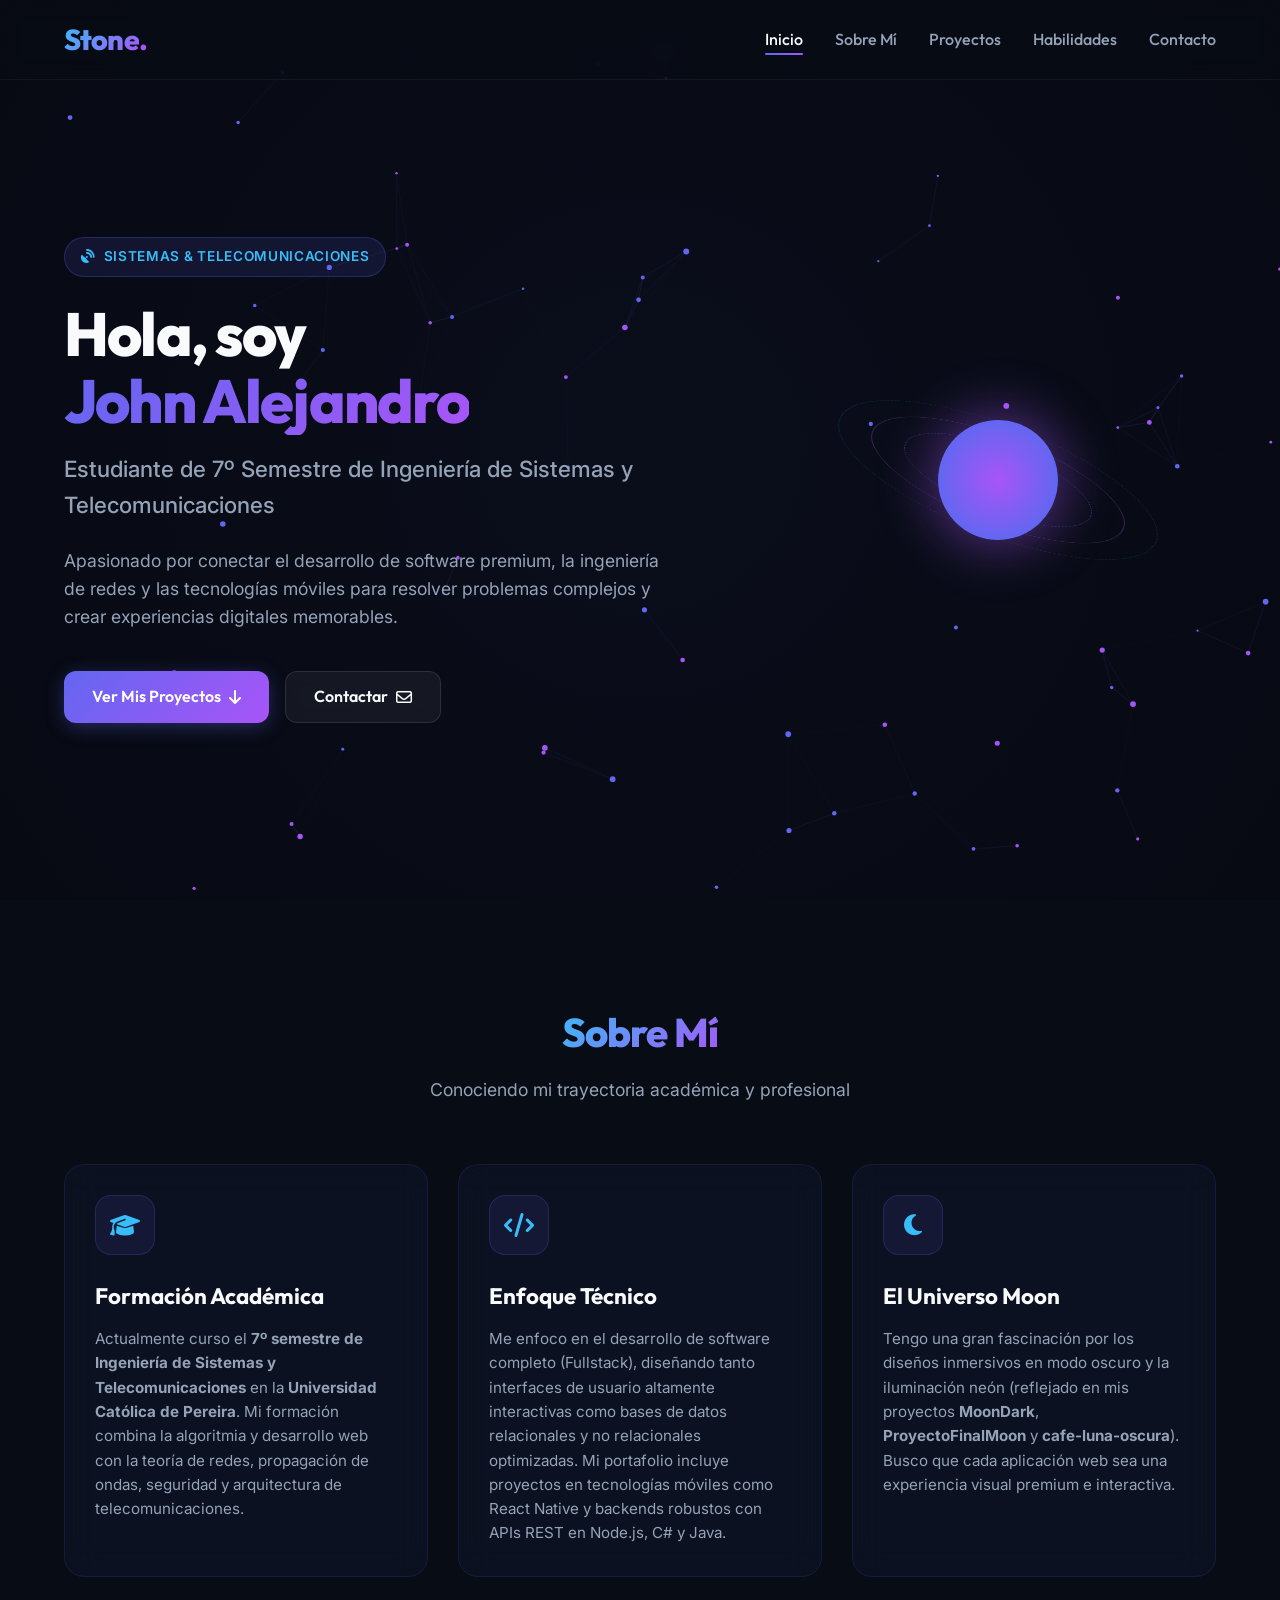
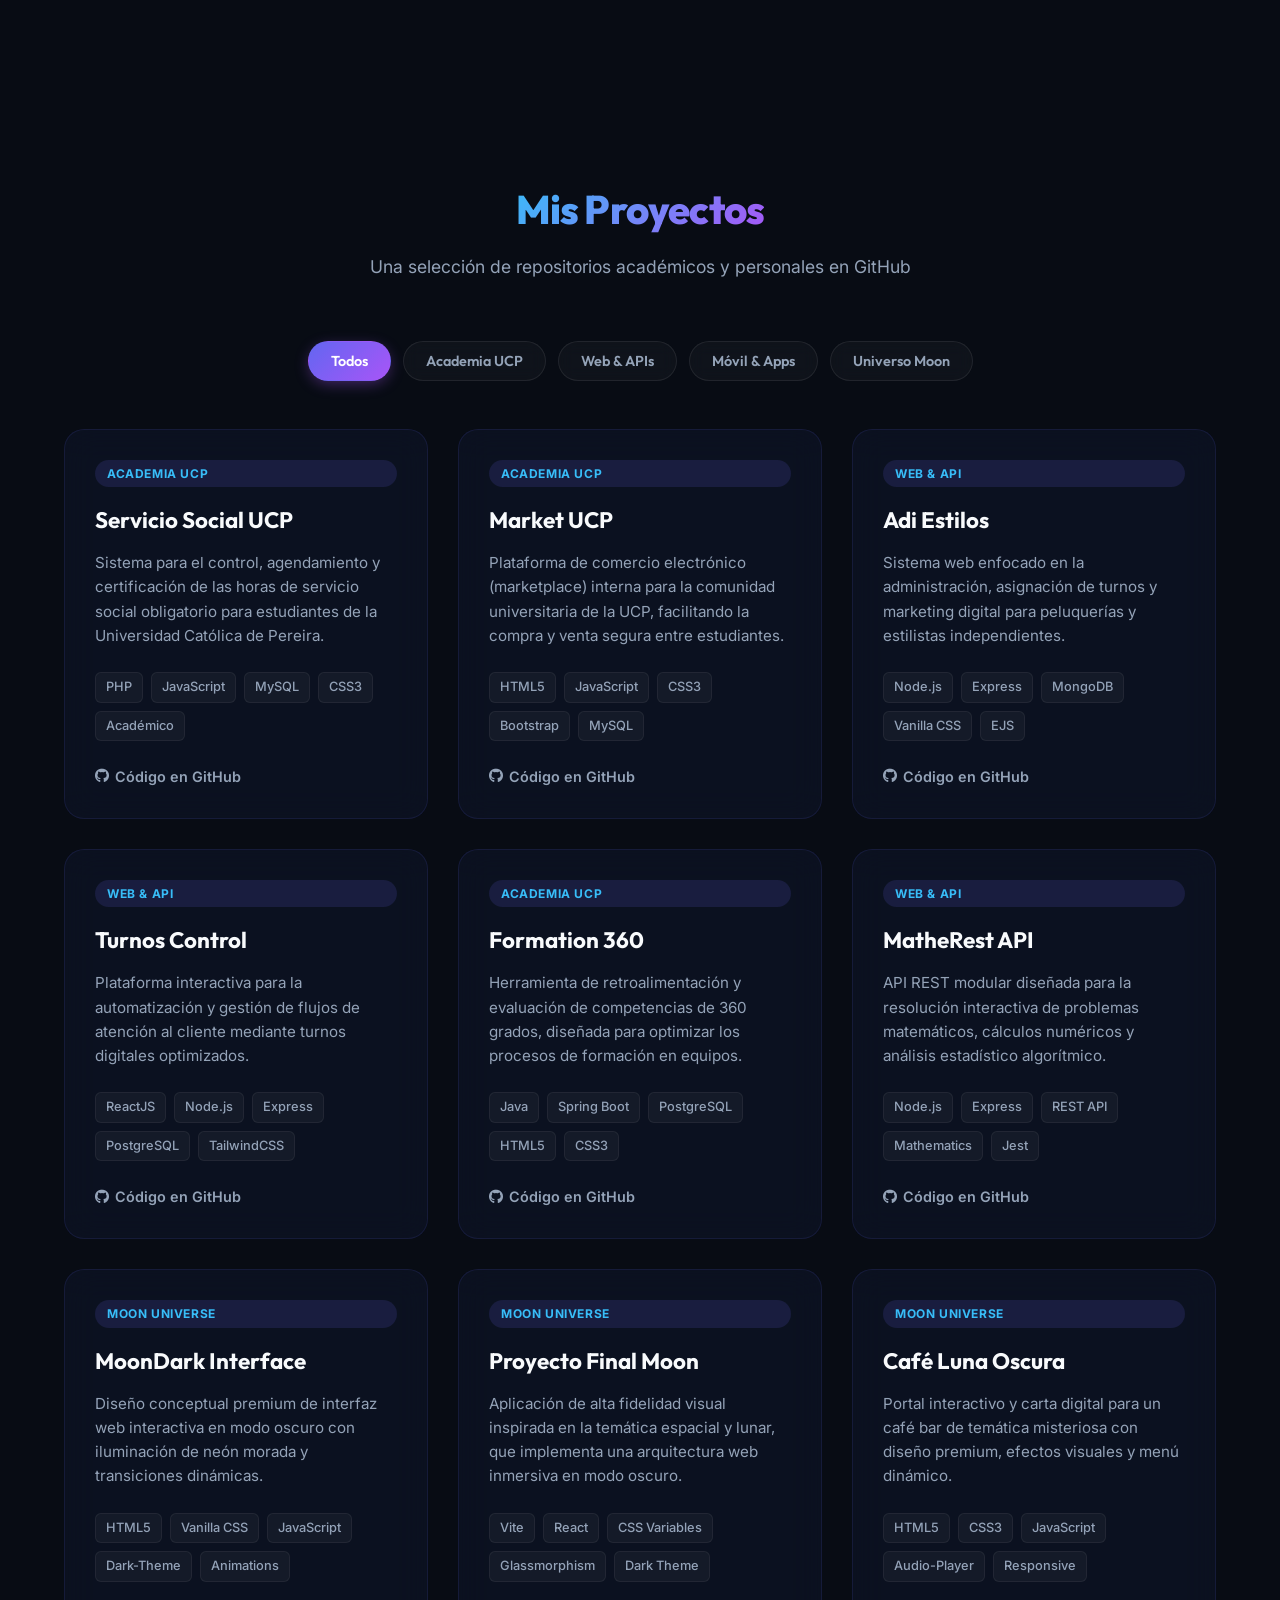
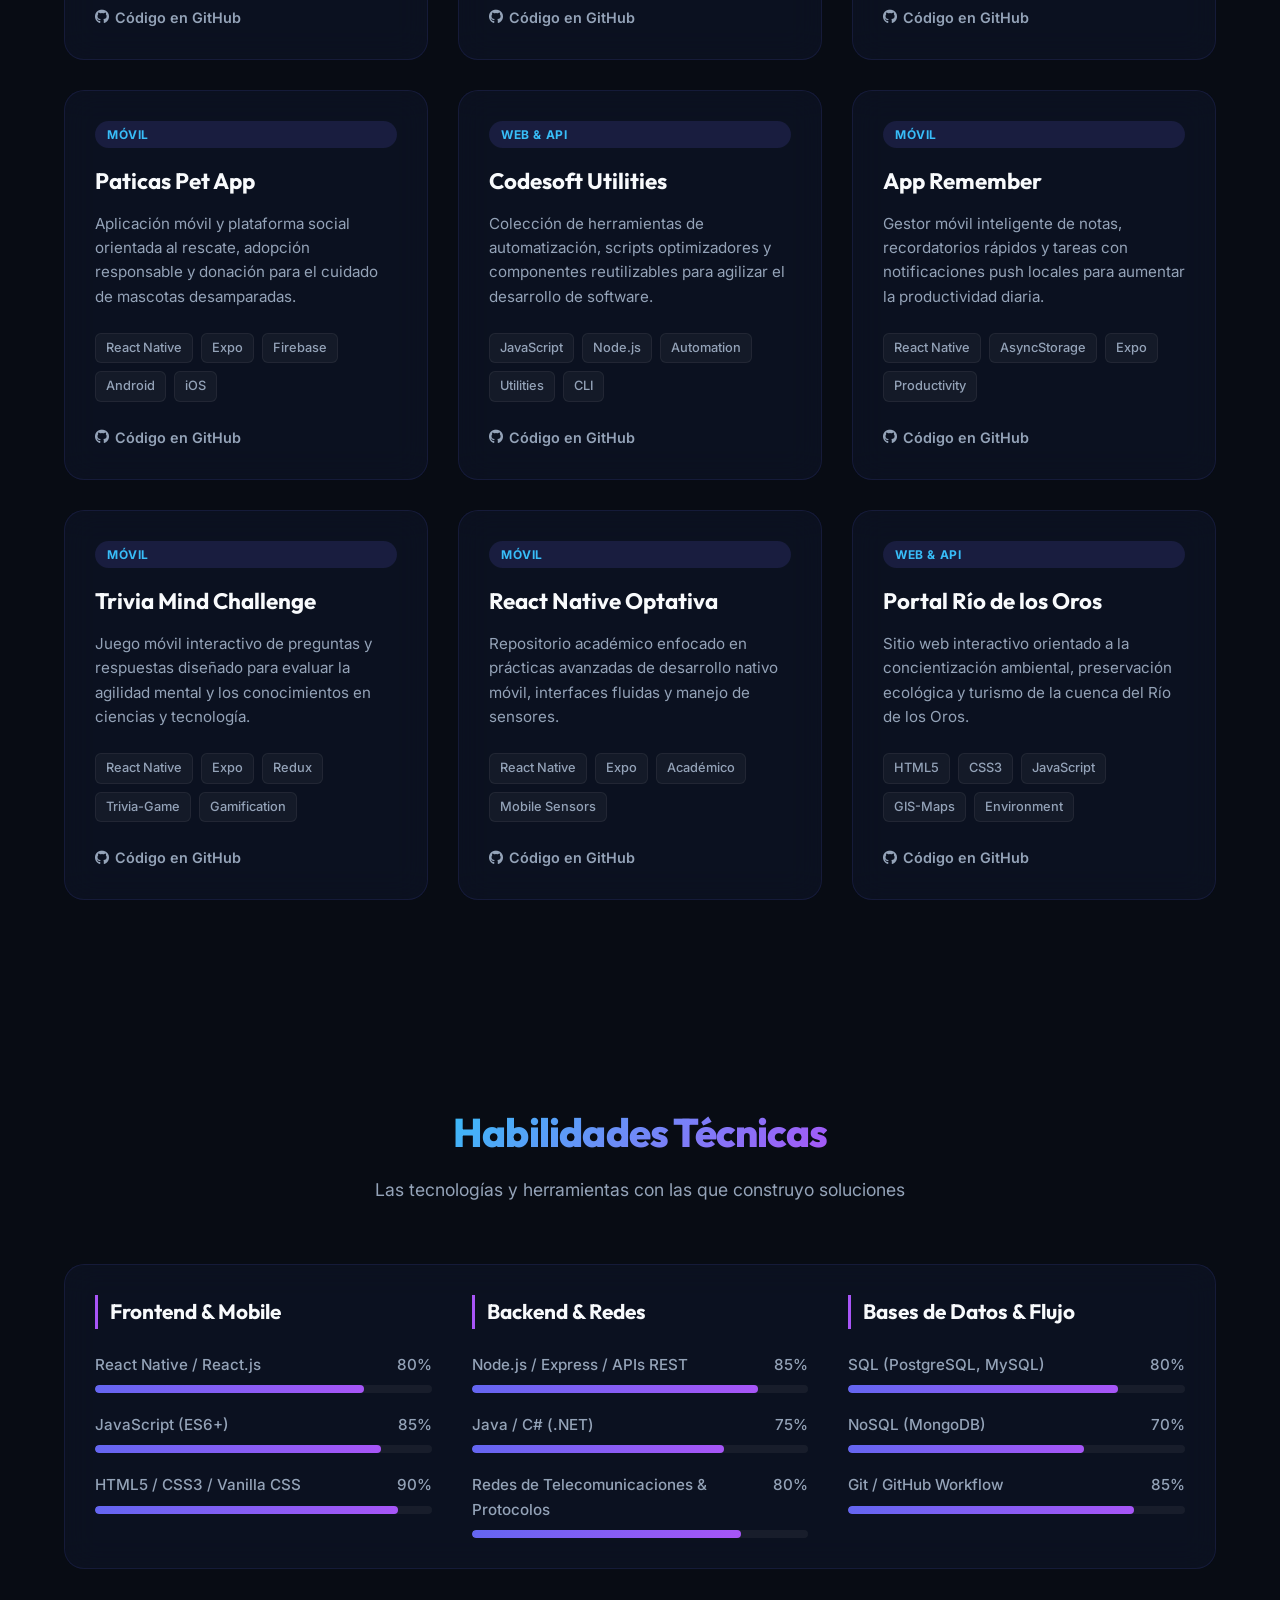
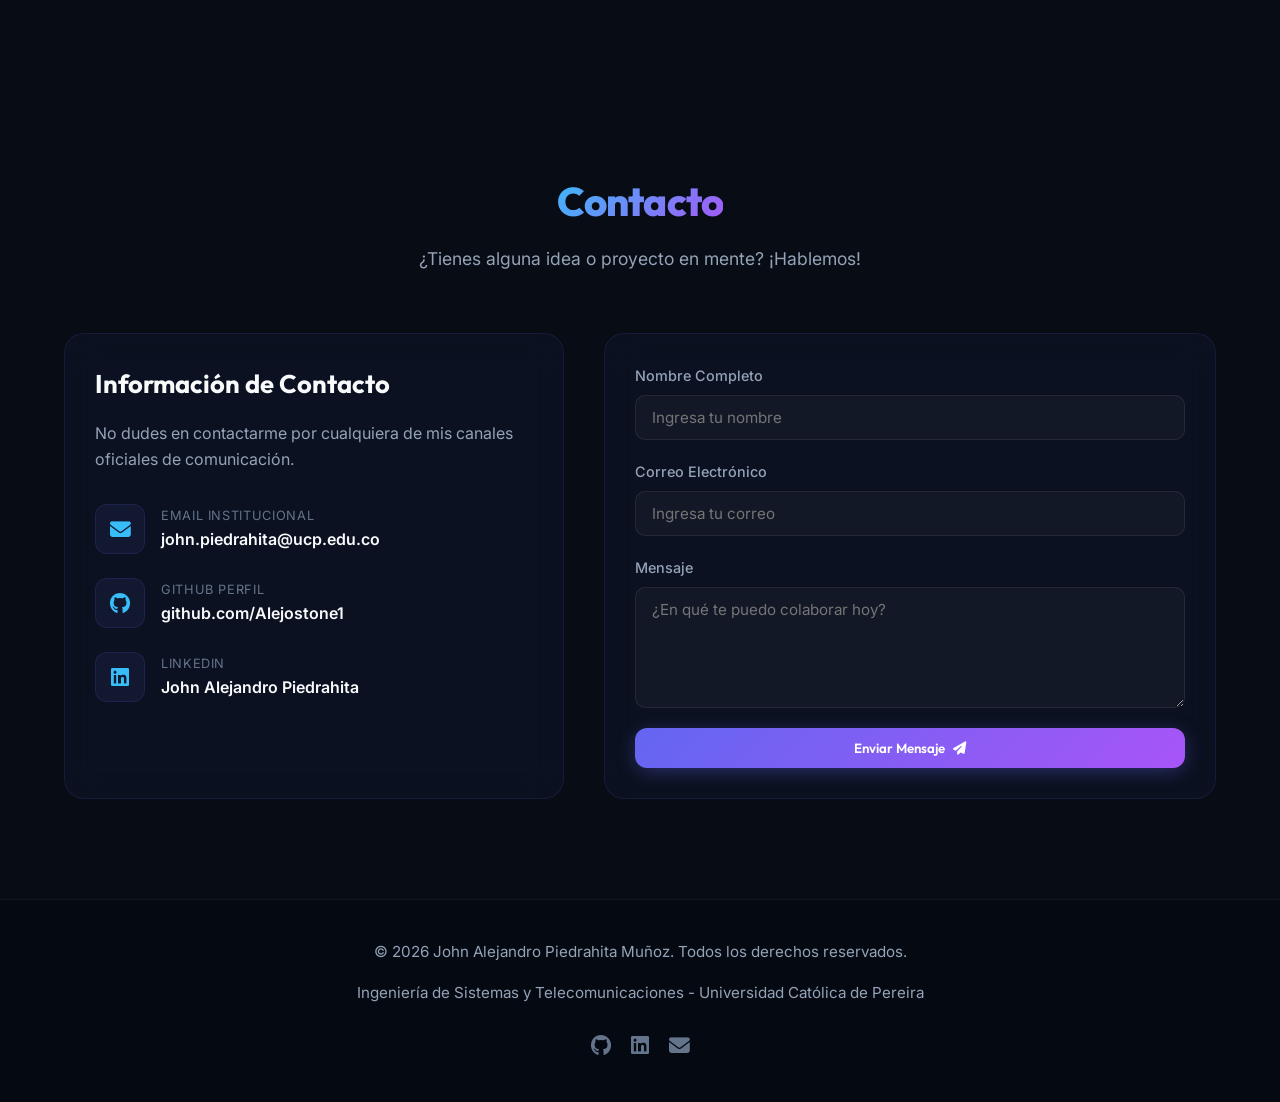
==== index.html @ 67c39d7b "feat: initial commit - John Alejandro Piedrahita Portfolio" ====
<!DOCTYPE html>
<html lang="es">
<head>
    <meta charset="UTF-8">
    <meta name="viewport" content="width=device-width, initial-scale=1.0">
    <title>John Alejandro Piedrahita | Portafolio Profesional</title>
    <!-- Meta tags SEO -->
    <meta name="description" content="Portafolio profesional de John Alejandro Piedrahita Muñoz. Estudiante de 7º semestre de Ingeniería de Sistemas y Telecomunicaciones en la Universidad Católica de Pereira.">
    <meta name="keywords" content="John Alejandro Piedrahita, Portafolio, Ingeniería de Sistemas, Telecomunicaciones, UCP, Alejostone1, MoonDark, Desarrollador, React Native">
    
    <!-- Google Fonts -->
    <link rel="preconnect" href="https://fonts.googleapis.com">
    <link rel="preconnect" href="https://fonts.gstatic.com" crossorigin>
    <link href="https://fonts.googleapis.com/css2?family=Inter:wght@300;400;500;600;700&family=Outfit:wght@400;500;600;700;800&display=swap" rel="stylesheet">
    
    <!-- FontAwesome para iconos -->
    <link rel="stylesheet" href="https://cdnjs.cloudflare.com/ajax/libs/font-awesome/6.4.0/css/all.min.css">
    
    <!-- Archivo de Estilos -->
    <link rel="stylesheet" href="styles.css">
</head>
<body>

    <!-- Fondo de Partículas Interactivo (Canvas) -->
    <canvas id="particles-canvas"></canvas>

    <!-- Header / Navegación -->
    <header class="glass-header">
        <div class="header-container">
            <a href="#" class="logo">
                <span class="stone-logo">Stone</span><span class="dot">.</span>
            </a>
            
            <nav class="nav-menu" id="nav-menu">
                <ul>
                    <li><a href="#home" class="nav-link active">Inicio</a></li>
                    <li><a href="#about" class="nav-link">Sobre Mí</a></li>
                    <li><a href="#projects" class="nav-link">Proyectos</a></li>
                    <li><a href="#skills" class="nav-link">Habilidades</a></li>
                    <li><a href="#contact" class="nav-link">Contacto</a></li>
                </ul>
            </nav>
            
            <div class="hamburger-menu" id="hamburger-menu">
                <span class="bar"></span>
                <span class="bar"></span>
                <span class="bar"></span>
            </div>
        </div>
    </header>

    <main>
        <!-- Sección Hero -->
        <section id="home" class="hero-section">
            <div class="hero-content">
                <div class="badge-tech">
                    <span class="pulse-icon"><i class="fa-solid fa-satellite-dish"></i></span>
                    Sistemas & Telecomunicaciones
                </div>
                
                <h1 class="hero-title">
                    Hola, soy <span class="gradient-text">John Alejandro</span>
                </h1>
                
                <h2 class="hero-subtitle">
                    Estudiante de 7º Semestre de Ingeniería de Sistemas y Telecomunicaciones
                </h2>
                
                <p class="hero-description">
                    Apasionado por conectar el desarrollo de software premium, la ingeniería de redes y las tecnologías móviles para resolver problemas complejos y crear experiencias digitales memorables.
                </p>
                
                <div class="hero-actions">
                    <a href="#projects" class="btn btn-primary">Ver Mis Proyectos <i class="fa-solid fa-arrow-down"></i></a>
                    <a href="#contact" class="btn btn-secondary">Contactar <i class="fa-regular fa-envelope"></i></a>
                </div>
            </div>
            
            <div class="hero-visual">
                <div class="glowing-sphere"></div>
                <div class="orbital-ring rings-1"></div>
                <div class="orbital-ring rings-2"></div>
                <div class="orbital-ring rings-3"></div>
            </div>
        </section>

        <!-- Sección Sobre Mí -->
        <section id="about" class="about-section section-padding">
            <div class="container">
                <div class="section-header">
                    <h2 class="section-title">Sobre Mí</h2>
                    <p class="section-subtitle">Conociendo mi trayectoria académica y profesional</p>
                </div>
                
                <div class="about-grid">
                    <div class="about-card glass-card">
                        <div class="about-icon"><i class="fa-solid fa-graduation-cap"></i></div>
                        <h3>Formación Académica</h3>
                        <p>
                            Actualmente curso el <strong>7º semestre de Ingeniería de Sistemas y Telecomunicaciones</strong> en la <strong>Universidad Católica de Pereira</strong>. Mi formación combina la algoritmia y desarrollo web con la teoría de redes, propagación de ondas, seguridad y arquitectura de telecomunicaciones.
                        </p>
                    </div>
                    
                    <div class="about-card glass-card">
                        <div class="about-icon"><i class="fa-solid fa-code"></i></div>
                        <h3>Enfoque Técnico</h3>
                        <p>
                            Me enfoco en el desarrollo de software completo (Fullstack), diseñando tanto interfaces de usuario altamente interactivas como bases de datos relacionales y no relacionales optimizadas. Mi portafolio incluye proyectos en tecnologías móviles como React Native y backends robustos con APIs REST en Node.js, C# y Java.
                        </p>
                    </div>

                    <div class="about-card glass-card">
                        <div class="about-icon"><i class="fa-solid fa-moon"></i></div>
                        <h3>El Universo Moon</h3>
                        <p>
                            Tengo una gran fascinación por los diseños inmersivos en modo oscuro y la iluminación neón (reflejado en mis proyectos <strong>MoonDark</strong>, <strong>ProyectoFinalMoon</strong> y <strong>cafe-luna-oscura</strong>). Busco que cada aplicación web sea una experiencia visual premium e interactiva.
                        </p>
                    </div>
                </div>
            </div>
        </section>

        <!-- Sección Proyectos -->
        <section id="projects" class="projects-section section-padding">
            <div class="container">
                <div class="section-header">
                    <h2 class="section-title">Mis Proyectos</h2>
                    <p class="section-subtitle">Una selección de repositorios académicos y personales en GitHub</p>
                </div>
                
                <!-- Filtros de Proyectos -->
                <div class="project-filters">
                    <button class="filter-btn active" data-filter="all">Todos</button>
                    <button class="filter-btn" data-filter="ucp">Academia UCP</button>
                    <button class="filter-btn" data-filter="web">Web & APIs</button>
                    <button class="filter-btn" data-filter="mobile">Móvil & Apps</button>
                    <button class="filter-btn" data-filter="moon">Universo Moon</button>
                </div>
                
                <!-- Rejilla de Proyectos -->
                <div class="projects-grid" id="projects-grid">
                    <!-- Se inyecta dinámicamente mediante JS -->
                </div>
            </div>
        </section>

        <!-- Sección Habilidades -->
        <section id="skills" class="skills-section section-padding">
            <div class="container">
                <div class="section-header">
                    <h2 class="section-title">Habilidades Técnicas</h2>
                    <p class="section-subtitle">Las tecnologías y herramientas con las que construyo soluciones</p>
                </div>
                
                <div class="skills-container glass-card">
                    <div class="skill-category">
                        <h3>Frontend & Mobile</h3>
                        <div class="skill-bars">
                            <div class="skill-item">
                                <div class="skill-info">
                                    <span>React Native / React.js</span>
                                    <span>80%</span>
                                </div>
                                <div class="skill-progress"><div class="progress-bar" style="width: 80%"></div></div>
                            </div>
                            <div class="skill-item">
                                <div class="skill-info">
                                    <span>JavaScript (ES6+)</span>
                                    <span>85%</span>
                                </div>
                                <div class="skill-progress"><div class="progress-bar" style="width: 85%"></div></div>
                            </div>
                            <div class="skill-item">
                                <div class="skill-info">
                                    <span>HTML5 / CSS3 / Vanilla CSS</span>
                                    <span>90%</span>
                                </div>
                                <div class="skill-progress"><div class="progress-bar" style="width: 90%"></div></div>
                            </div>
                        </div>
                    </div>
                    
                    <div class="skill-category">
                        <h3>Backend & Redes</h3>
                        <div class="skill-bars">
                            <div class="skill-item">
                                <div class="skill-info">
                                    <span>Node.js / Express / APIs REST</span>
                                    <span>85%</span>
                                </div>
                                <div class="skill-progress"><div class="progress-bar" style="width: 85%"></div></div>
                            </div>
                            <div class="skill-item">
                                <div class="skill-info">
                                    <span>Java / C# (.NET)</span>
                                    <span>75%</span>
                                </div>
                                <div class="skill-progress"><div class="progress-bar" style="width: 75%"></div></div>
                            </div>
                            <div class="skill-item">
                                <div class="skill-info">
                                    <span>Redes de Telecomunicaciones & Protocolos</span>
                                    <span>80%</span>
                                </div>
                                <div class="skill-progress"><div class="progress-bar" style="width: 80%"></div></div>
                            </div>
                        </div>
                    </div>

                    <div class="skill-category">
                        <h3>Bases de Datos & Flujo</h3>
                        <div class="skill-bars">
                            <div class="skill-item">
                                <div class="skill-info">
                                    <span>SQL (PostgreSQL, MySQL)</span>
                                    <span>80%</span>
                                </div>
                                <div class="skill-progress"><div class="progress-bar" style="width: 80%"></div></div>
                            </div>
                            <div class="skill-item">
                                <div class="skill-info">
                                    <span>NoSQL (MongoDB)</span>
                                    <span>70%</span>
                                </div>
                                <div class="skill-progress"><div class="progress-bar" style="width: 70%"></div></div>
                            </div>
                            <div class="skill-item">
                                <div class="skill-info">
                                    <span>Git / GitHub Workflow</span>
                                    <span>85%</span>
                                </div>
                                <div class="skill-progress"><div class="progress-bar" style="width: 85%"></div></div>
                            </div>
                        </div>
                    </div>
                </div>
            </div>
        </section>

        <!-- Sección Contacto -->
        <section id="contact" class="contact-section section-padding">
            <div class="container">
                <div class="section-header">
                    <h2 class="section-title">Contacto</h2>
                    <p class="section-subtitle">¿Tienes alguna idea o proyecto en mente? ¡Hablemos!</p>
                </div>
                
                <div class="contact-grid">
                    <div class="contact-info glass-card">
                        <h3>Información de Contacto</h3>
                        <p>No dudes en contactarme por cualquiera de mis canales oficiales de comunicación.</p>
                        
                        <div class="contact-methods">
                            <div class="method-item">
                                <div class="method-icon"><i class="fa-solid fa-envelope"></i></div>
                                <div class="method-details">
                                    <span>Email Institucional</span>
                                    <a href="mailto:john.piedrahita@ucp.edu.co">john.piedrahita@ucp.edu.co</a>
                                </div>
                            </div>
                            
                            <div class="method-item">
                                <div class="method-icon"><i class="fa-brands fa-github"></i></div>
                                <div class="method-details">
                                    <span>GitHub Perfil</span>
                                    <a href="https://github.com/Alejostone1/" target="_blank">github.com/Alejostone1</a>
                                </div>
                            </div>
                            
                            <div class="method-item">
                                <div class="method-icon"><i class="fa-brands fa-linkedin"></i></div>
                                <div class="method-details">
                                    <span>LinkedIn</span>
                                    <a href="https://www.linkedin.com/in/john-alejandro-piedrahita-mu%C3%B1oz/" target="_blank">John Alejandro Piedrahita</a>
                                </div>
                            </div>
                        </div>
                    </div>
                    
                    <div class="contact-form-container glass-card">
                        <form id="portfolio-contact-form" class="contact-form" onsubmit="event.preventDefault(); alert('¡Mensaje enviado con éxito! Nos comunicaremos pronto.');">
                            <div class="form-group">
                                <label for="name">Nombre Completo</label>
                                <input type="text" id="name" required placeholder="Ingresa tu nombre">
                            </div>
                            
                            <div class="form-group">
                                <label for="email">Correo Electrónico</label>
                                <input type="email" id="email" required placeholder="Ingresa tu correo">
                            </div>
                            
                            <div class="form-group">
                                <label for="message">Mensaje</label>
                                <textarea id="message" rows="5" required placeholder="¿En qué te puedo colaborar hoy?"></textarea>
                            </div>
                            
                            <button type="submit" class="btn btn-primary btn-block">Enviar Mensaje <i class="fa-solid fa-paper-plane"></i></button>
                        </form>
                    </div>
                </div>
            </div>
        </section>
    </main>

    <!-- Footer -->
    <footer>
        <div class="footer-container">
            <p>&copy; 2026 John Alejandro Piedrahita Muñoz. Todos los derechos reservados.</p>
            <p class="footer-subtext">Ingeniería de Sistemas y Telecomunicaciones - Universidad Católica de Pereira</p>
            <div class="social-links">
                <a href="https://github.com/Alejostone1/" target="_blank"><i class="fa-brands fa-github"></i></a>
                <a href="https://www.linkedin.com/in/john-alejandro-piedrahita-mu%C3%B1oz/" target="_blank"><i class="fa-brands fa-linkedin"></i></a>
                <a href="mailto:john.piedrahita@ucp.edu.co"><i class="fa-solid fa-envelope"></i></a>
            </div>
        </div>
    </footer>

    <!-- Archivo de Lógica -->
    <script src="script.js"></script>
</body>
</html>
---- styles.css ----
/* ==========================================
   JOHN ALEJANDRO PORTFOLIO DESIGN SYSTEM
   Theme: Stone & Moon (Neon Dark Mode)
   ========================================== */

/* Variables CSS */
:root {
    --bg-primary: #080c14;
    --bg-secondary: #0d1220;
    --text-primary: #f8fafc;
    --text-secondary: #94a3b8;
    --text-muted: #64748b;
    
    --accent-indigo: #6366f1;
    --accent-purple: #a855f7;
    --accent-blue: #38bdf8;
    
    --gradient-glow: linear-gradient(135deg, var(--accent-indigo), var(--accent-purple));
    --gradient-blue-purple: linear-gradient(135deg, var(--accent-blue), var(--accent-purple));
    
    --card-bg: rgba(15, 23, 42, 0.55);
    --card-border: rgba(99, 102, 241, 0.12);
    --card-border-hover: rgba(168, 85, 247, 0.35);
    
    --header-height: 80px;
    --font-heading: 'Outfit', sans-serif;
    --font-body: 'Inter', sans-serif;
    
    --transition-smooth: all 0.4s cubic-bezier(0.4, 0, 0.2, 1);
}

/* Reset y Estilos Generales */
* {
    margin: 0;
    padding: 0;
    box-sizing: border-box;
}

html {
    scroll-behavior: smooth;
    overflow-x: hidden;
}

body {
    background-color: var(--bg-primary);
    color: var(--text-primary);
    font-family: var(--font-body);
    line-height: 1.6;
    overflow-x: hidden;
    position: relative;
}

/* Canvas de Partículas */
#particles-canvas {
    position: fixed;
    top: 0;
    left: 0;
    width: 100vw;
    height: 100vh;
    z-index: -1;
    pointer-events: all;
    background-color: var(--bg-primary);
}

/* Contenedores y Estilos Estructurales */
.container {
    width: 100%;
    max-width: 1200px;
    margin: 0 auto;
    padding: 0 24px;
}

section {
    position: relative;
    z-index: 1;
}

.section-padding {
    padding: 100px 0;
}

.section-header {
    text-align: center;
    margin-bottom: 60px;
}

.section-title {
    font-family: var(--font-heading);
    font-size: 2.5rem;
    font-weight: 800;
    letter-spacing: -0.02em;
    margin-bottom: 12px;
    background: var(--gradient-blue-purple);
    -webkit-background-clip: text;
    -webkit-text-fill-color: transparent;
    display: inline-block;
}

.section-subtitle {
    font-size: 1.1rem;
    color: var(--text-secondary);
    font-weight: 400;
}

/* Glassmorphism General */
.glass-card {
    background: var(--card-bg);
    border: 1px solid var(--card-border);
    backdrop-filter: blur(16px);
    -webkit-backdrop-filter: blur(16px);
    border-radius: 20px;
    padding: 30px;
    transition: var(--transition-smooth);
}

.glass-card:hover {
    border-color: var(--card-border-hover);
    box-shadow: 0 10px 30px -10px rgba(168, 85, 247, 0.15);
}

/* Botones Premium */
.btn {
    display: inline-flex;
    align-items: center;
    gap: 8px;
    padding: 12px 28px;
    border-radius: 12px;
    font-family: var(--font-heading);
    font-weight: 600;
    text-decoration: none;
    cursor: pointer;
    transition: var(--transition-smooth);
    border: none;
}

.btn-primary {
    background: var(--gradient-glow);
    color: #fff;
    box-shadow: 0 4px 20px -2px rgba(99, 102, 241, 0.4);
}

.btn-primary:hover {
    transform: translateY(-3px);
    box-shadow: 0 8px 25px 0px rgba(168, 85, 247, 0.6);
}

.btn-secondary {
    background: rgba(255, 255, 255, 0.05);
    color: var(--text-primary);
    border: 1px solid rgba(255, 255, 255, 0.1);
    backdrop-filter: blur(8px);
}

.btn-secondary:hover {
    background: rgba(255, 255, 255, 0.1);
    transform: translateY(-3px);
    border-color: var(--accent-indigo);
}

.btn-block {
    width: 100%;
    justify-content: center;
}

/* Degradados de Texto */
.gradient-text {
    background: var(--gradient-glow);
    -webkit-background-clip: text;
    -webkit-text-fill-color: transparent;
    display: inline-block;
}

/* Header & Barra de Navegación */
.glass-header {
    position: fixed;
    top: 0;
    left: 0;
    width: 100%;
    height: var(--header-height);
    background: rgba(8, 12, 20, 0.7);
    backdrop-filter: blur(12px);
    -webkit-backdrop-filter: blur(12px);
    border-bottom: 1px solid rgba(255, 255, 255, 0.05);
    z-index: 1000;
    display: flex;
    align-items: center;
    transition: var(--transition-smooth);
}

.header-container {
    width: 100%;
    max-width: 1200px;
    margin: 0 auto;
    padding: 0 24px;
    display: flex;
    justify-content: space-between;
    align-items: center;
}

.logo {
    font-family: var(--font-heading);
    font-size: 1.8rem;
    font-weight: 800;
    color: var(--text-primary);
    text-decoration: none;
    letter-spacing: -0.03em;
}

.stone-logo {
    background: var(--gradient-blue-purple);
    -webkit-background-clip: text;
    -webkit-text-fill-color: transparent;
}

.logo .dot {
    color: var(--accent-purple);
}

.nav-menu ul {
    display: flex;
    list-style: none;
    gap: 32px;
}

.nav-link {
    text-decoration: none;
    color: var(--text-secondary);
    font-family: var(--font-heading);
    font-weight: 500;
    font-size: 1rem;
    transition: var(--transition-smooth);
    position: relative;
    padding: 6px 0;
}

.nav-link:hover {
    color: var(--text-primary);
}

.nav-link::after {
    content: '';
    position: absolute;
    bottom: 0;
    left: 0;
    width: 0%;
    height: 2px;
    background: var(--gradient-glow);
    transition: var(--transition-smooth);
    border-radius: 2px;
}

.nav-link:hover::after,
.nav-link.active::after {
    width: 100%;
}

.nav-link.active {
    color: var(--text-primary);
}

/* Hamburguesa (Móvil) */
.hamburger-menu {
    display: none;
    cursor: pointer;
    flex-direction: column;
    gap: 6px;
}

.hamburger-menu .bar {
    width: 25px;
    height: 3px;
    background-color: var(--text-primary);
    border-radius: 2px;
    transition: var(--transition-smooth);
}

/* Hero Section */
.hero-section {
    min-height: 100vh;
    display: grid;
    grid-template-columns: 1.2fr 0.8fr;
    align-items: center;
    gap: 60px;
    padding: 140px 24px 80px 24px;
    max-width: 1200px;
    margin: 0 auto;
}

.hero-content {
    display: flex;
    flex-direction: column;
    align-items: flex-start;
}

.badge-tech {
    background: rgba(99, 102, 241, 0.12);
    border: 1px solid rgba(99, 102, 241, 0.25);
    padding: 8px 16px;
    border-radius: 50px;
    font-size: 0.85rem;
    font-weight: 600;
    letter-spacing: 0.05em;
    color: var(--accent-blue);
    text-transform: uppercase;
    display: flex;
    align-items: center;
    gap: 8px;
    margin-bottom: 24px;
}

.pulse-icon {
    display: inline-flex;
    animation: neon-pulse 1.8s infinite alternate;
}

.hero-title {
    font-family: var(--font-heading);
    font-size: 3.8rem;
    font-weight: 800;
    line-height: 1.1;
    letter-spacing: -0.03em;
    margin-bottom: 16px;
}

.hero-subtitle {
    font-size: 1.4rem;
    color: var(--text-secondary);
    font-weight: 500;
    margin-bottom: 24px;
}

.hero-description {
    font-size: 1.1rem;
    color: var(--text-secondary);
    margin-bottom: 40px;
    max-width: 600px;
}

.hero-actions {
    display: flex;
    gap: 16px;
}

/* Animación Visual de Telecom/Moon */
.hero-visual {
    position: relative;
    width: 320px;
    height: 320px;
    justify-self: center;
    display: flex;
    align-items: center;
    justify-content: center;
}

.glowing-sphere {
    position: absolute;
    width: 120px;
    height: 120px;
    background: radial-gradient(circle, var(--accent-purple) 0%, var(--accent-indigo) 70%, transparent 100%);
    border-radius: 50%;
    box-shadow: 0 0 50px 10px rgba(168, 85, 247, 0.4);
    animation: floating-sphere 6s ease-in-out infinite;
}

.orbital-ring {
    position: absolute;
    border: 1px dashed rgba(99, 102, 241, 0.3);
    border-radius: 50%;
    transform: rotateX(70deg) rotateY(20deg);
}

.rings-1 {
    width: 200px;
    height: 200px;
    animation: rotate-ring-clockwise 15s linear infinite;
    border-color: rgba(99, 102, 241, 0.4);
}

.rings-2 {
    width: 270px;
    height: 270px;
    animation: rotate-ring-counter 25s linear infinite;
    border-color: rgba(168, 85, 247, 0.3);
    border-style: solid;
}

.rings-3 {
    width: 340px;
    height: 340px;
    animation: rotate-ring-clockwise 35s linear infinite;
    border-color: rgba(56, 189, 248, 0.2);
}

/* About Section */
.about-grid {
    display: grid;
    grid-template-columns: repeat(auto-fit, minmax(320px, 1fr));
    gap: 30px;
}

.about-card {
    display: flex;
    flex-direction: column;
    align-items: flex-start;
}

.about-icon {
    width: 60px;
    height: 60px;
    background: rgba(99, 102, 241, 0.1);
    border: 1px solid rgba(99, 102, 241, 0.2);
    border-radius: 16px;
    display: flex;
    align-items: center;
    justify-content: center;
    font-size: 1.5rem;
    color: var(--accent-blue);
    margin-bottom: 24px;
}

.about-card h3 {
    font-family: var(--font-heading);
    font-size: 1.4rem;
    font-weight: 700;
    margin-bottom: 12px;
}

.about-card p {
    color: var(--text-secondary);
    font-size: 0.95rem;
}

/* Projects Section */
.project-filters {
    display: flex;
    justify-content: center;
    flex-wrap: wrap;
    gap: 12px;
    margin-bottom: 48px;
}

.filter-btn {
    background: rgba(255, 255, 255, 0.03);
    border: 1px solid rgba(255, 255, 255, 0.08);
    color: var(--text-secondary);
    padding: 10px 22px;
    border-radius: 50px;
    font-family: var(--font-heading);
    font-weight: 600;
    font-size: 0.9rem;
    cursor: pointer;
    backdrop-filter: blur(8px);
    transition: var(--transition-smooth);
}

.filter-btn:hover {
    border-color: rgba(99, 102, 241, 0.4);
    color: var(--text-primary);
}

.filter-btn.active {
    background: var(--gradient-glow);
    color: #fff;
    border-color: transparent;
    box-shadow: 0 4px 15px -2px rgba(168, 85, 247, 0.4);
}

.projects-grid {
    display: grid;
    grid-template-columns: repeat(auto-fill, minmax(340px, 1fr));
    gap: 30px;
}

.project-card {
    display: flex;
    flex-direction: column;
    height: 100%;
}

.project-tag {
    display: inline-block;
    background: rgba(99, 102, 241, 0.15);
    color: var(--accent-blue);
    padding: 4px 12px;
    border-radius: 50px;
    font-size: 0.75rem;
    font-weight: 700;
    text-transform: uppercase;
    letter-spacing: 0.05em;
    margin-bottom: 16px;
}

.project-card h3 {
    font-family: var(--font-heading);
    font-size: 1.4rem;
    font-weight: 700;
    margin-bottom: 12px;
    color: var(--text-primary);
}

.project-card p {
    color: var(--text-secondary);
    font-size: 0.95rem;
    margin-bottom: 24px;
    flex-grow: 1;
}

.project-tech {
    display: flex;
    flex-wrap: wrap;
    gap: 8px;
    margin-bottom: 24px;
}

.tech-badge {
    background: rgba(255, 255, 255, 0.04);
    border: 1px solid rgba(255, 255, 255, 0.06);
    color: var(--text-secondary);
    padding: 4px 10px;
    border-radius: 6px;
    font-size: 0.8rem;
    font-weight: 500;
}

.project-links {
    display: flex;
    gap: 16px;
}

.project-link {
    color: var(--text-secondary);
    text-decoration: none;
    font-size: 0.9rem;
    font-weight: 600;
    display: flex;
    align-items: center;
    gap: 6px;
    transition: var(--transition-smooth);
}

.project-link:hover {
    color: var(--accent-purple);
}

/* Skills Section */
.skills-container {
    display: grid;
    grid-template-columns: repeat(auto-fit, minmax(300px, 1fr));
    gap: 40px;
}

.skill-category h3 {
    font-family: var(--font-heading);
    font-size: 1.3rem;
    font-weight: 700;
    margin-bottom: 24px;
    color: var(--text-primary);
    border-left: 3px solid var(--accent-purple);
    padding-left: 12px;
}

.skill-bars {
    display: flex;
    flex-direction: column;
    gap: 20px;
}

.skill-item {
    display: flex;
    flex-direction: column;
    gap: 8px;
}

.skill-info {
    display: flex;
    justify-content: space-between;
    font-size: 0.95rem;
    font-weight: 500;
    color: var(--text-secondary);
}

.skill-progress {
    width: 100%;
    height: 8px;
    background: rgba(255, 255, 255, 0.05);
    border-radius: 10px;
    overflow: hidden;
}

.progress-bar {
    height: 100%;
    background: var(--gradient-glow);
    border-radius: 10px;
    width: 0;
    transition: width 1.5s cubic-bezier(0.1, 1, 0.1, 1);
}

/* Contact Section */
.contact-grid {
    display: grid;
    grid-template-columns: 0.9fr 1.1fr;
    gap: 40px;
}

.contact-info h3 {
    font-family: var(--font-heading);
    font-size: 1.6rem;
    font-weight: 700;
    margin-bottom: 16px;
}

.contact-info p {
    color: var(--text-secondary);
    margin-bottom: 32px;
}

.contact-methods {
    display: flex;
    flex-direction: column;
    gap: 24px;
}

.method-item {
    display: flex;
    align-items: center;
    gap: 16px;
}

.method-icon {
    width: 50px;
    height: 50px;
    background: rgba(99, 102, 241, 0.08);
    border: 1px solid rgba(99, 102, 241, 0.15);
    border-radius: 12px;
    display: flex;
    align-items: center;
    justify-content: center;
    font-size: 1.3rem;
    color: var(--accent-blue);
}

.method-details {
    display: flex;
    flex-direction: column;
}

.method-details span {
    font-size: 0.8rem;
    color: var(--text-muted);
    text-transform: uppercase;
    letter-spacing: 0.05em;
}

.method-details a {
    color: var(--text-primary);
    text-decoration: none;
    font-weight: 600;
    transition: var(--transition-smooth);
}

.method-details a:hover {
    color: var(--accent-purple);
}

/* Formulario */
.contact-form {
    display: flex;
    flex-direction: column;
    gap: 20px;
}

.form-group {
    display: flex;
    flex-direction: column;
    gap: 8px;
}

.form-group label {
    font-size: 0.9rem;
    font-weight: 500;
    color: var(--text-secondary);
}

.form-group input,
.form-group textarea {
    background: rgba(255, 255, 255, 0.03);
    border: 1px solid rgba(255, 255, 255, 0.08);
    color: var(--text-primary);
    padding: 12px 16px;
    border-radius: 10px;
    font-family: var(--font-body);
    font-size: 0.95rem;
    outline: none;
    transition: var(--transition-smooth);
}

.form-group input:focus,
.form-group textarea:focus {
    border-color: var(--accent-indigo);
    box-shadow: 0 0 12px 1px rgba(99, 102, 241, 0.2);
    background: rgba(255, 255, 255, 0.05);
}

/* Footer */
footer {
    border-top: 1px solid rgba(255, 255, 255, 0.05);
    background: rgba(6, 10, 18, 0.9);
    padding: 40px 0;
    text-align: center;
    position: relative;
    z-index: 10;
}

.footer-container {
    max-width: 1200px;
    margin: 0 auto;
    padding: 0 24px;
    display: flex;
    flex-direction: column;
    align-items: center;
    gap: 16px;
}

.footer-container p {
    font-size: 0.95rem;
    color: var(--text-secondary);
}

.footer-subtext {
    font-size: 0.85rem;
    color: var(--text-muted);
}

.social-links {
    display: flex;
    gap: 20px;
    margin-top: 8px;
}

.social-links a {
    color: var(--text-muted);
    font-size: 1.3rem;
    transition: var(--transition-smooth);
}

.social-links a:hover {
    color: var(--text-primary);
    transform: translateY(-2px);
}

/* ==========================================
   ANIMACIONES KEYFRAMES
   ========================================== */
@keyframes floating-sphere {
    0%, 100% {
        transform: translateY(0px) scale(1);
    }
    50% {
        transform: translateY(-15px) scale(1.05);
    }
}

@keyframes rotate-ring-clockwise {
    from {
        transform: rotateX(70deg) rotateY(20deg) rotateZ(0deg);
    }
    to {
        transform: rotateX(70deg) rotateY(20deg) rotateZ(360deg);
    }
}

@keyframes rotate-ring-counter {
    from {
        transform: rotateX(70deg) rotateY(20deg) rotateZ(360deg);
    }
    to {
        transform: rotateX(70deg) rotateY(20deg) rotateZ(0deg);
    }
}

@keyframes neon-pulse {
    from {
        transform: scale(1);
        text-shadow: 0 0 4px var(--accent-blue);
    }
    to {
        transform: scale(1.1);
        text-shadow: 0 0 10px var(--accent-blue), 0 0 20px var(--accent-blue);
    }
}

/* ==========================================
   RESPONSIVIDAD Y CONSULTAS DE MEDIOS
   ========================================== */
@media (max-width: 968px) {
    .hero-section {
        grid-template-columns: 1fr;
        padding-top: 120px;
        gap: 40px;
        text-align: center;
    }
    
    .hero-content {
        align-items: center;
    }
    
    .hero-visual {
        grid-row: 1;
        width: 250px;
        height: 250px;
    }
    
    .glowing-sphere {
        width: 90px;
        height: 90px;
    }
    
    .rings-1 { width: 160px; height: 160px; }
    .rings-2 { width: 210px; height: 210px; }
    .rings-3 { width: 260px; height: 260px; }
    
    .contact-grid {
        grid-template-columns: 1fr;
        gap: 30px;
    }
}

@media (max-width: 768px) {
    .hamburger-menu {
        display: flex;
    }
    
    .nav-menu {
        position: fixed;
        left: -100%;
        top: var(--header-height);
        flex-direction: column;
        background: rgba(8, 12, 20, 0.95);
        backdrop-filter: blur(16px);
        width: 100%;
        height: calc(100vh - var(--header-height));
        padding: 40px;
        transition: var(--transition-smooth);
        border-bottom: 1px solid rgba(255, 255, 255, 0.05);
    }
    
    .nav-menu.active {
        left: 0;
    }
    
    .nav-menu ul {
        flex-direction: column;
        align-items: center;
        gap: 40px;
    }
    
    .hamburger-menu.active .bar:nth-child(2) {
        opacity: 0;
    }
    
    .hamburger-menu.active .bar:nth-child(1) {
        transform: translateY(9px) rotate(45deg);
    }
    
    .hamburger-menu.active .bar:nth-child(3) {
        transform: translateY(-9px) rotate(-45deg);
    }
    
    .hero-title {
        font-size: 2.8rem;
    }
}

/* Animaciones de Revelado de Scroll Premium */
.section-hidden {
    opacity: 0;
    transform: translateY(50px);
    transition: opacity 0.9s cubic-bezier(0.25, 1, 0.5, 1), transform 0.9s cubic-bezier(0.25, 1, 0.5, 1);
}

.section-visible {
    opacity: 1;
    transform: translateY(0);
}
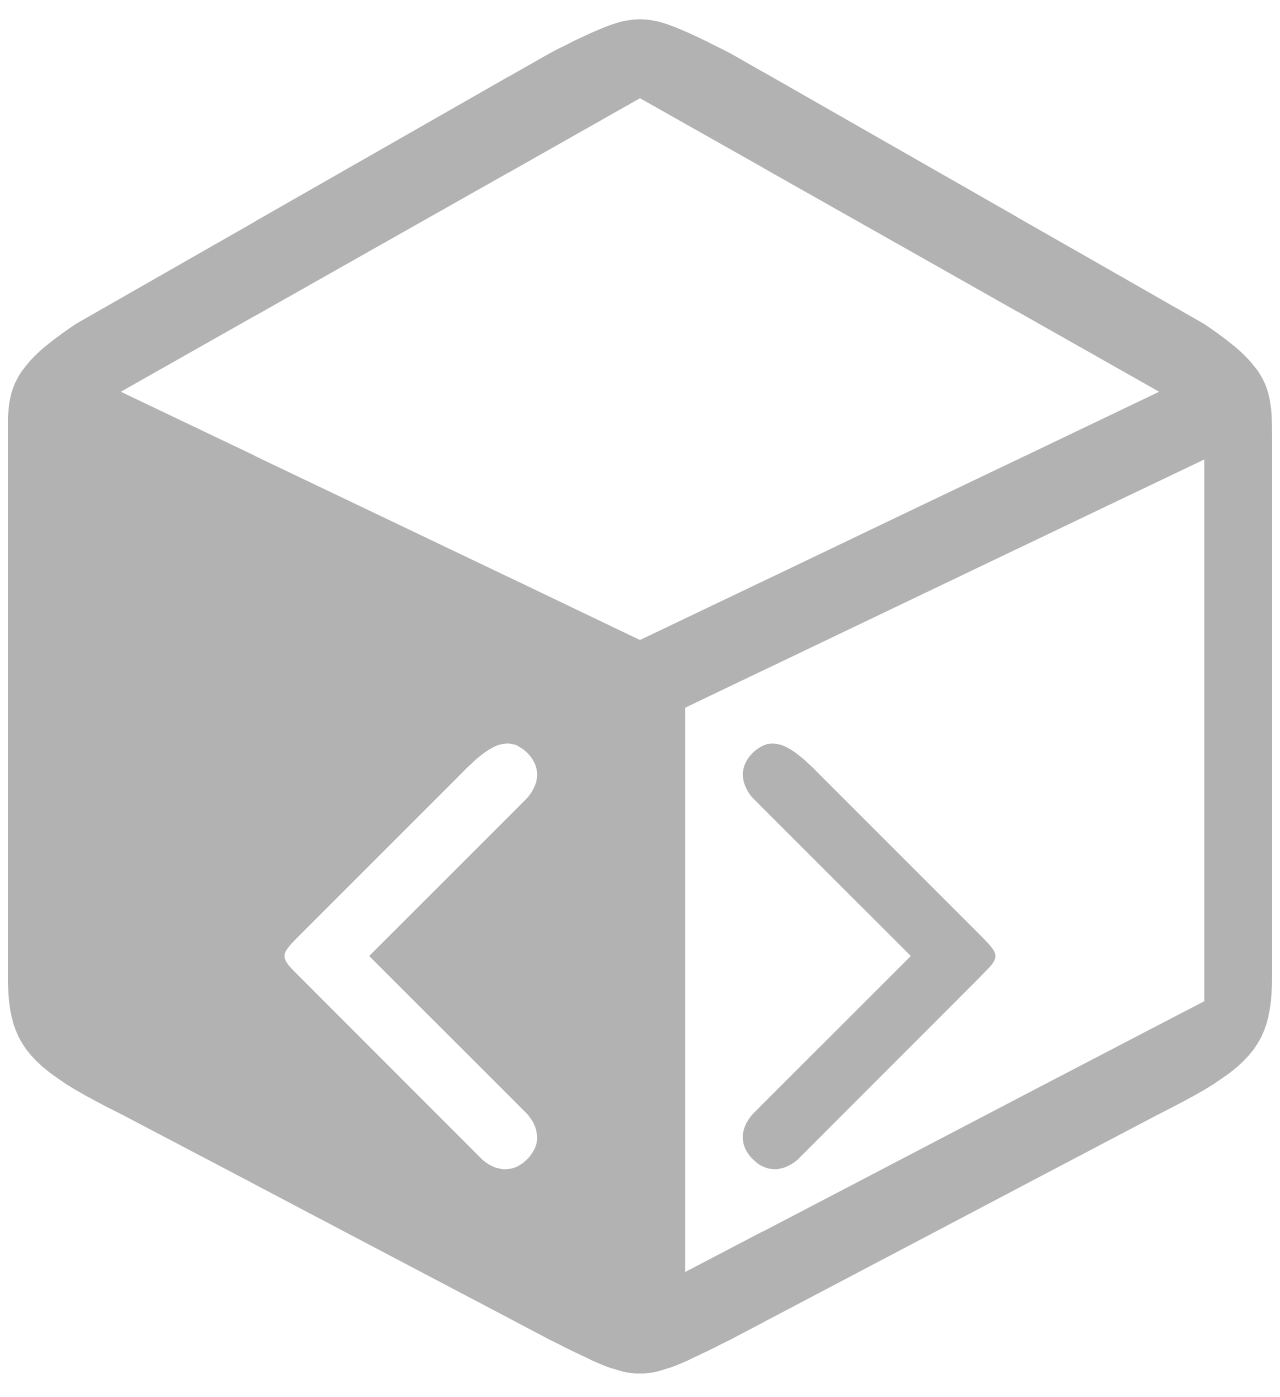
==== commit dac108bd: "feat: complete adaptation of David Heckhoff's WebGL 3D portfolio to John Alejandro" ====
--- a/index.html
+++ b/index.html
@@ -1,321 +1,67 @@
-<!DOCTYPE html>
-<html lang="es">
-<head>
-    <meta charset="UTF-8">
-    <meta name="viewport" content="width=device-width, initial-scale=1.0">
-    <title>John Alejandro Piedrahita | Portafolio Profesional</title>
-    <!-- Meta tags SEO -->
-    <meta name="description" content="Portafolio profesional de John Alejandro Piedrahita Muñoz. Estudiante de 7º semestre de Ingeniería de Sistemas y Telecomunicaciones en la Universidad Católica de Pereira.">
-    <meta name="keywords" content="John Alejandro Piedrahita, Portafolio, Ingeniería de Sistemas, Telecomunicaciones, UCP, Alejostone1, MoonDark, Desarrollador, React Native">
-    
-    <!-- Google Fonts -->
-    <link rel="preconnect" href="https://fonts.googleapis.com">
-    <link rel="preconnect" href="https://fonts.gstatic.com" crossorigin>
-    <link href="https://fonts.googleapis.com/css2?family=Inter:wght@300;400;500;600;700&family=Outfit:wght@400;500;600;700;800&display=swap" rel="stylesheet">
-    
-    <!-- FontAwesome para iconos -->
-    <link rel="stylesheet" href="https://cdnjs.cloudflare.com/ajax/libs/font-awesome/6.4.0/css/all.min.css">
-    
-    <!-- Archivo de Estilos -->
-    <link rel="stylesheet" href="styles.css">
-</head>
-<body>
+<!doctype html>
+<html lang="en">
+  <head>
+    <meta charset="UTF-8" />
+    <meta name="viewport" content="width=device-width, initial-scale=1.0" />
 
-    <!-- Fondo de Partículas Interactivo (Canvas) -->
-    <canvas id="particles-canvas"></canvas>
+    <title>John Alejandro Piedrahita Muñoz | Portafolio Profesional</title>
+    <meta
+      name="description"
+      content="Portafolio profesional de John Alejandro Piedrahita Muñoz, estudiante de Ingeniería de Sistemas y Telecomunicaciones. Proyectos interactivos, desarrollo móvil y desarrollo web premium."
+    />
+    <meta name="robots" content="index, follow" />
+    <link rel="canonical" href="https://github.com/Alejostone1/Portafolio_stone" />
 
-    <!-- Header / Navegación -->
-    <header class="glass-header">
-        <div class="header-container">
-            <a href="#" class="logo">
-                <span class="stone-logo">Stone</span><span class="dot">.</span>
-            </a>
-            
-            <nav class="nav-menu" id="nav-menu">
-                <ul>
-                    <li><a href="#home" class="nav-link active">Inicio</a></li>
-                    <li><a href="#about" class="nav-link">Sobre Mí</a></li>
-                    <li><a href="#projects" class="nav-link">Proyectos</a></li>
-                    <li><a href="#skills" class="nav-link">Habilidades</a></li>
-                    <li><a href="#contact" class="nav-link">Contacto</a></li>
-                </ul>
-            </nav>
-            
-            <div class="hamburger-menu" id="hamburger-menu">
-                <span class="bar"></span>
-                <span class="bar"></span>
-                <span class="bar"></span>
-            </div>
-        </div>
-    </header>
+    <meta property="og:title" content="John Alejandro Piedrahita Muñoz | Portafolio Profesional" />
+    <meta
+      property="og:description"
+      content="Portafolio profesional de John Alejandro Piedrahita Muñoz, estudiante de Ingeniería de Sistemas y Telecomunicaciones. Proyectos interactivos, desarrollo móvil y desarrollo web premium."
+    />
+    <meta property="og:type" content="website" />
+    <meta property="og:url" content="https://github.com/Alejostone1/Portafolio_stone" />
+    <meta property="og:image" content="https://github.com/Alejostone1/Portafolio_stone/meta/og-image.webp" />
 
-    <main>
-        <!-- Sección Hero -->
-        <section id="home" class="hero-section">
-            <div class="hero-content">
-                <div class="badge-tech">
-                    <span class="pulse-icon"><i class="fa-solid fa-satellite-dish"></i></span>
-                    Sistemas & Telecomunicaciones
-                </div>
-                
-                <h1 class="hero-title">
-                    Hola, soy <span class="gradient-text">John Alejandro</span>
-                </h1>
-                
-                <h2 class="hero-subtitle">
-                    Estudiante de 7º Semestre de Ingeniería de Sistemas y Telecomunicaciones
-                </h2>
-                
-                <p class="hero-description">
-                    Apasionado por conectar el desarrollo de software premium, la ingeniería de redes y las tecnologías móviles para resolver problemas complejos y crear experiencias digitales memorables.
-                </p>
-                
-                <div class="hero-actions">
-                    <a href="#projects" class="btn btn-primary">Ver Mis Proyectos <i class="fa-solid fa-arrow-down"></i></a>
-                    <a href="#contact" class="btn btn-secondary">Contactar <i class="fa-regular fa-envelope"></i></a>
-                </div>
-            </div>
-            
-            <div class="hero-visual">
-                <div class="glowing-sphere"></div>
-                <div class="orbital-ring rings-1"></div>
-                <div class="orbital-ring rings-2"></div>
-                <div class="orbital-ring rings-3"></div>
-            </div>
-        </section>
+    <meta name="twitter:card" content="summary_large_image" />
+    <meta name="twitter:title" content="John Alejandro Piedrahita Muñoz | Portafolio Profesional" />
+    <meta
+      name="twitter:description"
+      content="Portafolio profesional de John Alejandro Piedrahita Muñoz, estudiante de Ingeniería de Sistemas y Telecomunicaciones. Proyectos interactivos, desarrollo móvil y desarrollo web premium."
+    />
+    <meta name="twitter:image" content="https://github.com/Alejostone1/Portafolio_stone/meta/twitter-image.webp" />
 
-        <!-- Sección Sobre Mí -->
-        <section id="about" class="about-section section-padding">
-            <div class="container">
-                <div class="section-header">
-                    <h2 class="section-title">Sobre Mí</h2>
-                    <p class="section-subtitle">Conociendo mi trayectoria académica y profesional</p>
-                </div>
-                
-                <div class="about-grid">
-                    <div class="about-card glass-card">
-                        <div class="about-icon"><i class="fa-solid fa-graduation-cap"></i></div>
-                        <h3>Formación Académica</h3>
-                        <p>
-                            Actualmente curso el <strong>7º semestre de Ingeniería de Sistemas y Telecomunicaciones</strong> en la <strong>Universidad Católica de Pereira</strong>. Mi formación combina la algoritmia y desarrollo web con la teoría de redes, propagación de ondas, seguridad y arquitectura de telecomunicaciones.
-                        </p>
-                    </div>
-                    
-                    <div class="about-card glass-card">
-                        <div class="about-icon"><i class="fa-solid fa-code"></i></div>
-                        <h3>Enfoque Técnico</h3>
-                        <p>
-                            Me enfoco en el desarrollo de software completo (Fullstack), diseñando tanto interfaces de usuario altamente interactivas como bases de datos relacionales y no relacionales optimizadas. Mi portafolio incluye proyectos en tecnologías móviles como React Native y backends robustos con APIs REST en Node.js, C# y Java.
-                        </p>
-                    </div>
+    <link rel="preload" href="/fonts/urbanist-400.woff2" as="font" type="font/woff2" crossorigin="anonymous" />
+    <link rel="preload" href="/fonts/urbanist-700.woff2" as="font" type="font/woff2" crossorigin="anonymous" />
+    <link rel="preload" href="/fonts/urbanist-900.woff2" as="font" type="font/woff2" crossorigin="anonymous" />
+    <link rel="preload" href="/fonts/pro-font-windows-400.woff2" as="font" type="font/woff2" crossorigin="anonymous" />
+    <link rel="preload" href="/fonts/pro-font-windows-700.woff2" as="font" type="font/woff2" crossorigin="anonymous" />
 
-                    <div class="about-card glass-card">
-                        <div class="about-icon"><i class="fa-solid fa-moon"></i></div>
-                        <h3>El Universo Moon</h3>
-                        <p>
-                            Tengo una gran fascinación por los diseños inmersivos en modo oscuro y la iluminación neón (reflejado en mis proyectos <strong>MoonDark</strong>, <strong>ProyectoFinalMoon</strong> y <strong>cafe-luna-oscura</strong>). Busco que cada aplicación web sea una experiencia visual premium e interactiva.
-                        </p>
-                    </div>
-                </div>
-            </div>
-        </section>
+    <link rel="icon" type="image/png" href="/meta/favicon-96x96.png" sizes="96x96" />
+    <link rel="icon" type="image/svg+xml" href="/meta/favicon.svg" />
+    <link rel="shortcut icon" href="/meta/favicon.ico" />
 
-        <!-- Sección Proyectos -->
-        <section id="projects" class="projects-section section-padding">
-            <div class="container">
-                <div class="section-header">
-                    <h2 class="section-title">Mis Proyectos</h2>
-                    <p class="section-subtitle">Una selección de repositorios académicos y personales en GitHub</p>
-                </div>
-                
-                <!-- Filtros de Proyectos -->
-                <div class="project-filters">
-                    <button class="filter-btn active" data-filter="all">Todos</button>
-                    <button class="filter-btn" data-filter="ucp">Academia UCP</button>
-                    <button class="filter-btn" data-filter="web">Web & APIs</button>
-                    <button class="filter-btn" data-filter="mobile">Móvil & Apps</button>
-                    <button class="filter-btn" data-filter="moon">Universo Moon</button>
-                </div>
-                
-                <!-- Rejilla de Proyectos -->
-                <div class="projects-grid" id="projects-grid">
-                    <!-- Se inyecta dinámicamente mediante JS -->
-                </div>
-            </div>
-        </section>
+    <meta name="theme-color" content="#dfd1bc" />
+  </head>
+  <body class="is-loading">
+    <svg style="display: none" viewBox="0 0 56 61" xmlns="http://www.w3.org/2000/svg">
+      <defs>
+        <path
+          id="logo-path"
+          d="M3 14 24 2C28 0 28 0 32 2L53 14C56 16 56 17 56 19L56 43C56 46 55 47 51 49L32 59C28 61 28 61 24 59L5 49C1 47 0 46 0 43L0 19C0 17 0 16 3 14M28 4 5 17 28 28 51 17 28 4M53 20 30 31 30 56 53 44 53 20M40 42 33 35C33 35 32 34 33 33 34 32 35 33 36 34L36 34 43 41C44 42 44 42 43 43L35 51C35 51 34 52 33 51 32 50 33 49 33 49L40 42M16 42 23 35C23 35 24 34 23 33 22 32 21 33 20 34L13 41C12 42 12 42 13 43L21 51C21 51 22 52 23 51 24 50 23 49 23 49L16 42"
+        ></path>
+      </defs>
+    </svg>
+    <div id="app"></div>
+    <div class="preloader">
+      <svg class="preloader-svg" viewBox="0 0 56 61" xmlns="http://www.w3.org/2000/svg">
+        <mask id="preloader-mask">
+          <rect fill="black" height="61" width="61"></rect>
+          <rect fill="white" height="61" width="61" class="preloader-rect" style="transform: scaleY(0)"></rect>
+        </mask>
 
-        <!-- Sección Habilidades -->
-        <section id="skills" class="skills-section section-padding">
-            <div class="container">
-                <div class="section-header">
-                    <h2 class="section-title">Habilidades Técnicas</h2>
-                    <p class="section-subtitle">Las tecnologías y herramientas con las que construyo soluciones</p>
-                </div>
-                
-                <div class="skills-container glass-card">
-                    <div class="skill-category">
-                        <h3>Frontend & Mobile</h3>
-                        <div class="skill-bars">
-                            <div class="skill-item">
-                                <div class="skill-info">
-                                    <span>React Native / React.js</span>
-                                    <span>80%</span>
-                                </div>
-                                <div class="skill-progress"><div class="progress-bar" style="width: 80%"></div></div>
-                            </div>
-                            <div class="skill-item">
-                                <div class="skill-info">
-                                    <span>JavaScript (ES6+)</span>
-                                    <span>85%</span>
-                                </div>
-                                <div class="skill-progress"><div class="progress-bar" style="width: 85%"></div></div>
-                            </div>
-                            <div class="skill-item">
-                                <div class="skill-info">
-                                    <span>HTML5 / CSS3 / Vanilla CSS</span>
-                                    <span>90%</span>
-                                </div>
-                                <div class="skill-progress"><div class="progress-bar" style="width: 90%"></div></div>
-                            </div>
-                        </div>
-                    </div>
-                    
-                    <div class="skill-category">
-                        <h3>Backend & Redes</h3>
-                        <div class="skill-bars">
-                            <div class="skill-item">
-                                <div class="skill-info">
-                                    <span>Node.js / Express / APIs REST</span>
-                                    <span>85%</span>
-                                </div>
-                                <div class="skill-progress"><div class="progress-bar" style="width: 85%"></div></div>
-                            </div>
-                            <div class="skill-item">
-                                <div class="skill-info">
-                                    <span>Java / C# (.NET)</span>
-                                    <span>75%</span>
-                                </div>
-                                <div class="skill-progress"><div class="progress-bar" style="width: 75%"></div></div>
-                            </div>
-                            <div class="skill-item">
-                                <div class="skill-info">
-                                    <span>Redes de Telecomunicaciones & Protocolos</span>
-                                    <span>80%</span>
-                                </div>
-                                <div class="skill-progress"><div class="progress-bar" style="width: 80%"></div></div>
-                            </div>
-                        </div>
-                    </div>
-
-                    <div class="skill-category">
-                        <h3>Bases de Datos & Flujo</h3>
-                        <div class="skill-bars">
-                            <div class="skill-item">
-                                <div class="skill-info">
-                                    <span>SQL (PostgreSQL, MySQL)</span>
-                                    <span>80%</span>
-                                </div>
-                                <div class="skill-progress"><div class="progress-bar" style="width: 80%"></div></div>
-                            </div>
-                            <div class="skill-item">
-                                <div class="skill-info">
-                                    <span>NoSQL (MongoDB)</span>
-                                    <span>70%</span>
-                                </div>
-                                <div class="skill-progress"><div class="progress-bar" style="width: 70%"></div></div>
-                            </div>
-                            <div class="skill-item">
-                                <div class="skill-info">
-                                    <span>Git / GitHub Workflow</span>
-                                    <span>85%</span>
-                                </div>
-                                <div class="skill-progress"><div class="progress-bar" style="width: 85%"></div></div>
-                            </div>
-                        </div>
-                    </div>
-                </div>
-            </div>
-        </section>
-
-        <!-- Sección Contacto -->
-        <section id="contact" class="contact-section section-padding">
-            <div class="container">
-                <div class="section-header">
-                    <h2 class="section-title">Contacto</h2>
-                    <p class="section-subtitle">¿Tienes alguna idea o proyecto en mente? ¡Hablemos!</p>
-                </div>
-                
-                <div class="contact-grid">
-                    <div class="contact-info glass-card">
-                        <h3>Información de Contacto</h3>
-                        <p>No dudes en contactarme por cualquiera de mis canales oficiales de comunicación.</p>
-                        
-                        <div class="contact-methods">
-                            <div class="method-item">
-                                <div class="method-icon"><i class="fa-solid fa-envelope"></i></div>
-                                <div class="method-details">
-                                    <span>Email Institucional</span>
-                                    <a href="mailto:john.piedrahita@ucp.edu.co">john.piedrahita@ucp.edu.co</a>
-                                </div>
-                            </div>
-                            
-                            <div class="method-item">
-                                <div class="method-icon"><i class="fa-brands fa-github"></i></div>
-                                <div class="method-details">
-                                    <span>GitHub Perfil</span>
-                                    <a href="https://github.com/Alejostone1/" target="_blank">github.com/Alejostone1</a>
-                                </div>
-                            </div>
-                            
-                            <div class="method-item">
-                                <div class="method-icon"><i class="fa-brands fa-linkedin"></i></div>
-                                <div class="method-details">
-                                    <span>LinkedIn</span>
-                                    <a href="https://www.linkedin.com/in/john-alejandro-piedrahita-mu%C3%B1oz/" target="_blank">John Alejandro Piedrahita</a>
-                                </div>
-                            </div>
-                        </div>
-                    </div>
-                    
-                    <div class="contact-form-container glass-card">
-                        <form id="portfolio-contact-form" class="contact-form" onsubmit="event.preventDefault(); alert('¡Mensaje enviado con éxito! Nos comunicaremos pronto.');">
-                            <div class="form-group">
-                                <label for="name">Nombre Completo</label>
-                                <input type="text" id="name" required placeholder="Ingresa tu nombre">
-                            </div>
-                            
-                            <div class="form-group">
-                                <label for="email">Correo Electrónico</label>
-                                <input type="email" id="email" required placeholder="Ingresa tu correo">
-                            </div>
-                            
-                            <div class="form-group">
-                                <label for="message">Mensaje</label>
-                                <textarea id="message" rows="5" required placeholder="¿En qué te puedo colaborar hoy?"></textarea>
-                            </div>
-                            
-                            <button type="submit" class="btn btn-primary btn-block">Enviar Mensaje <i class="fa-solid fa-paper-plane"></i></button>
-                        </form>
-                    </div>
-                </div>
-            </div>
-        </section>
-    </main>
-
-    <!-- Footer -->
-    <footer>
-        <div class="footer-container">
-            <p>&copy; 2026 John Alejandro Piedrahita Muñoz. Todos los derechos reservados.</p>
-            <p class="footer-subtext">Ingeniería de Sistemas y Telecomunicaciones - Universidad Católica de Pereira</p>
-            <div class="social-links">
-                <a href="https://github.com/Alejostone1/" target="_blank"><i class="fa-brands fa-github"></i></a>
-                <a href="https://www.linkedin.com/in/john-alejandro-piedrahita-mu%C3%B1oz/" target="_blank"><i class="fa-brands fa-linkedin"></i></a>
-                <a href="mailto:john.piedrahita@ucp.edu.co"><i class="fa-solid fa-envelope"></i></a>
-            </div>
-        </div>
-    </footer>
-
-    <!-- Archivo de Lógica -->
-    <script src="script.js"></script>
-</body>
+        <use href="#logo-path" class="preloader-path" opacity="0.3"></use>
+        <use href="#logo-path" class="preloader-path" mask="url(#preloader-mask)"></use>
+      </svg>
+    </div>
+    <script type="module" src="./src/main.ts"></script>
+  </body>
 </html>
